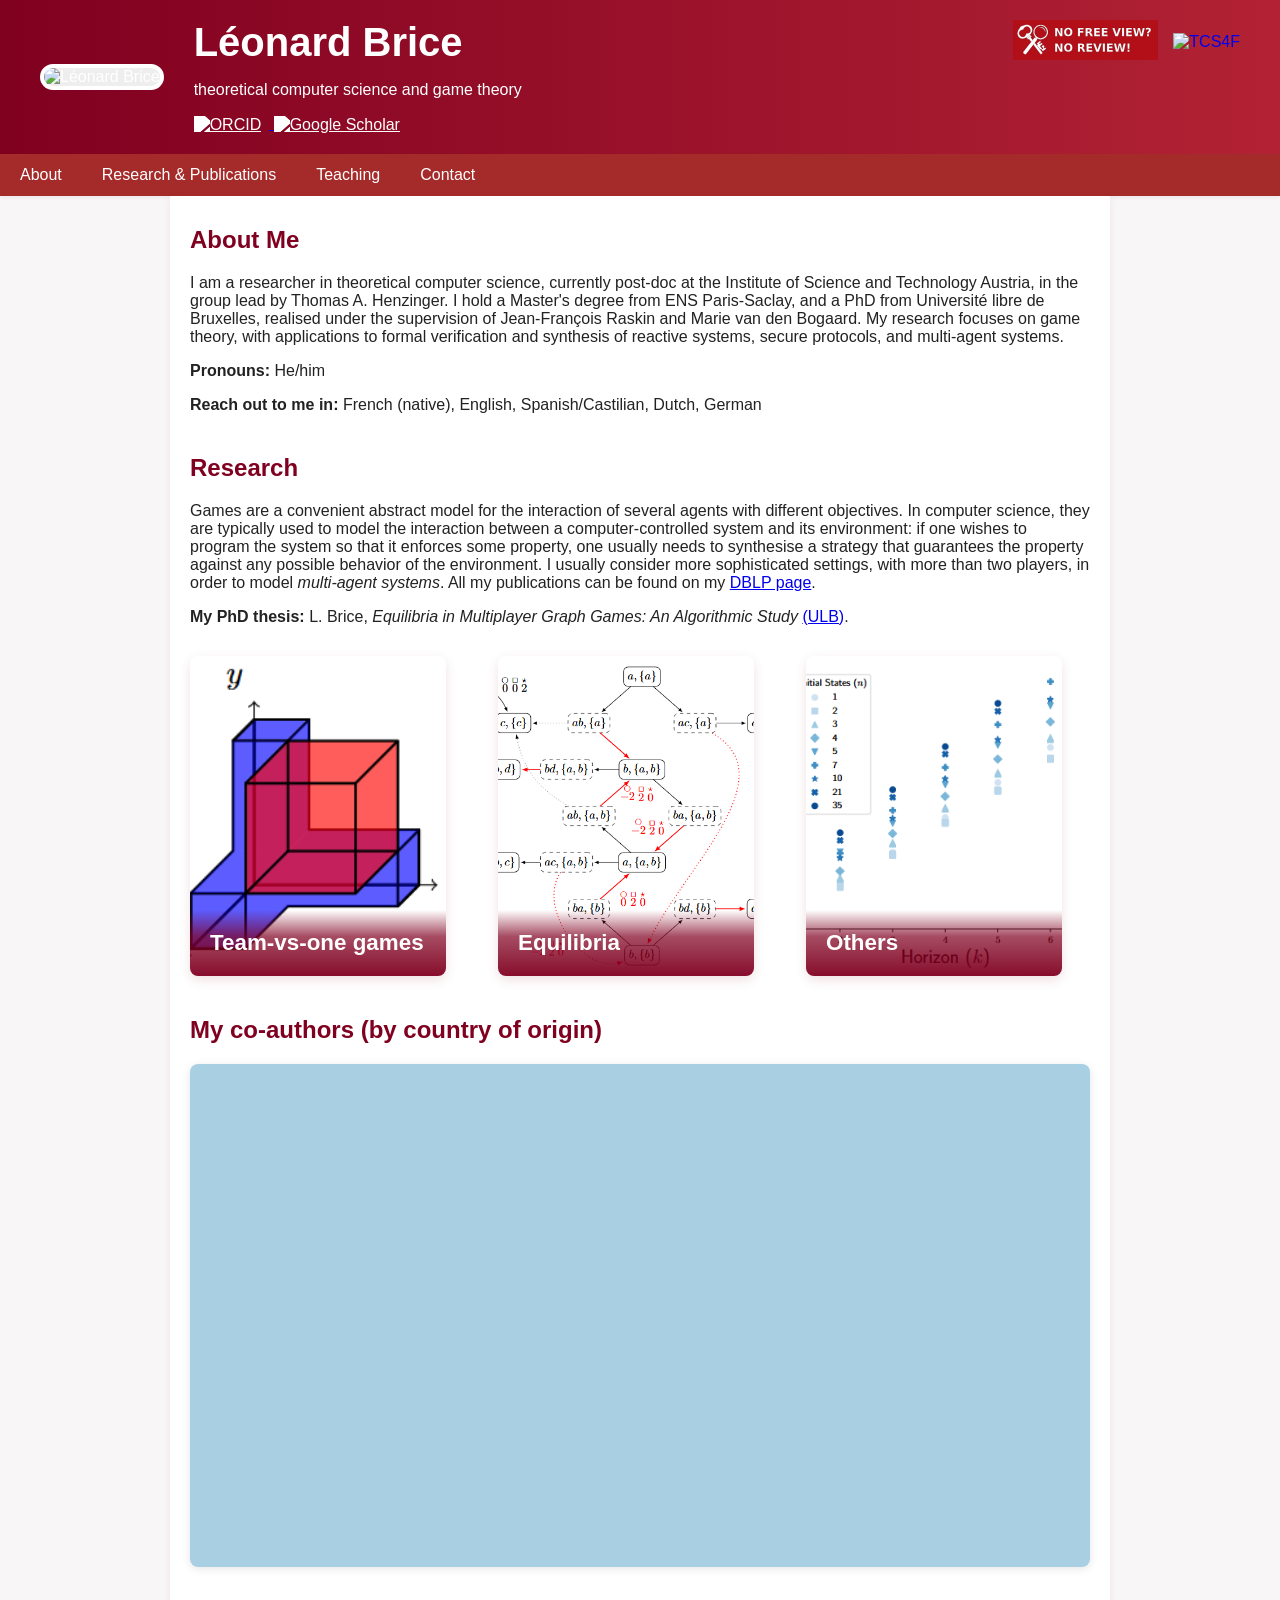
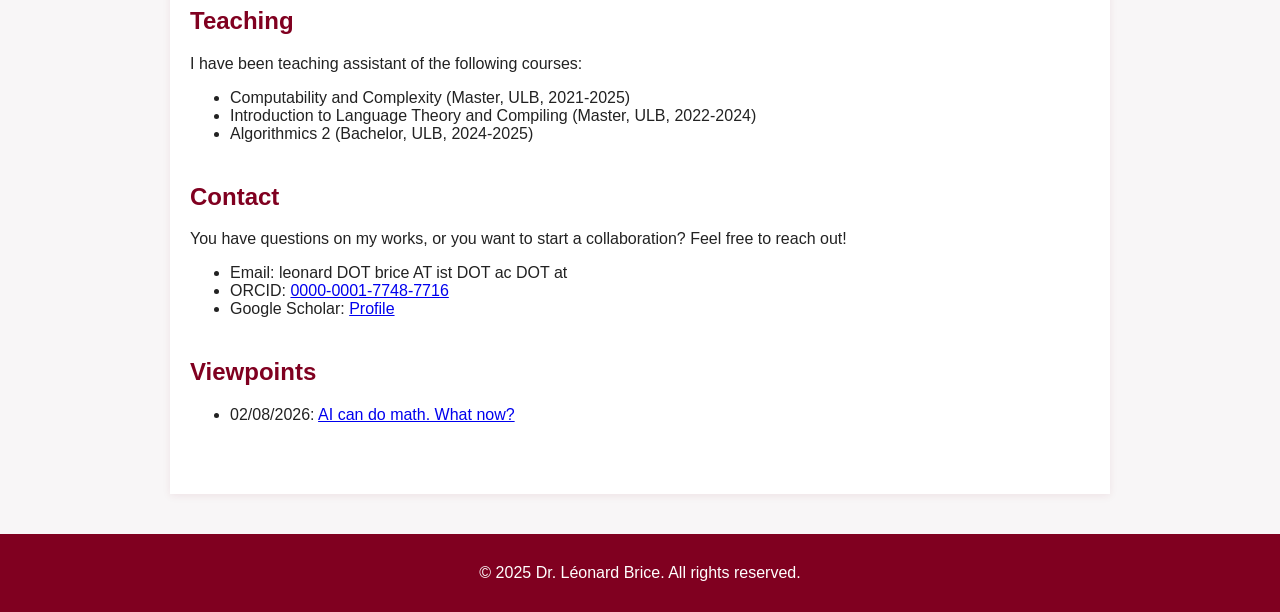
==== index.html @ 50bf6846 "Add viewpoints section to index.html" ====
<!DOCTYPE html>
<html lang="en">
<head>
  <meta charset="UTF-8">
  <meta name="viewport" content="width=device-width,initial-scale=1.0">
  <meta name="description" content="Professional website for Léonard Brice, researcher in computer science. Publications, projects, teaching, contact info.">
  <title>Léonard Brice — researcher in computer science</title>
  <link rel="stylesheet" href="style.css">
  <link rel="icon" href="favicon.ico">
  <style>
    .header-logos {
      position: absolute;
      top: 20px;
      right: 40px;
      display: flex;
      gap: 15px;
      align-items: center;
    }

    .header-logos a {
      display: inline-block;
      text-decoration: none;
      transition: opacity 0.3s ease;
    }

    .header-logos a:hover {
      opacity: 0.8;
    }

    .header-logos img {
      height: 40px;
      width: auto;
      object-fit: contain;
    }

    /* The co-author map lives in coauthors-map.html. Its aspect ratio is what
       keeps the Arctic and Antarctica out of the initial view: the map shows
       the world from -180 to 180 across the full width, so the height of the
       frame decides which latitudes fit. 1.789 gives 57S..78.5N, i.e. just
       below Cape Horn and just above the northernmost coast of Asia. A taller
       frame (smaller ratio) shows more of the poles, a shorter one less. */
    .map-frame {
      display: block;
      width: 100%;
      aspect-ratio: 1.789;
      border: 0;
      border-radius: 8px;
      box-shadow: 0 2px 8px rgba(0, 0, 0, 0.1);
      margin: 20px 0;
    }

    @supports not (aspect-ratio: 1 / 1) {
      .map-frame { height: 480px; }
    }

    @media (max-width: 600px) {
      .header-logos {
        position: static;
        margin-top: 15px;
        justify-content: center;
      }

      .header-logos img {
        height: 32px;
      }
    }
  </style>
</head>
<body>
  <header>
    <div class="header-logos">
      <a href="https://nofreeviewnoreview.org/" target="_blank" title="No Free View No Review">
        <img src="nfvnr-button.svg" alt="No Free View No Review">
      </a>
      <a href="https://tcs4f.org/" target="_blank" title="TCS4F">
        <img src="https://tcs4f.org/themes/tcs4f/img/logo_TCS4F_initiative_white.svg" alt="TCS4F">
      </a>
    </div>
    <div class="profile-photo">
      <img src="photo.jpeg" alt="Léonard Brice">
    </div>
    <div class="header-content">
      <h1>Léonard Brice</h1>
      <p>theoretical computer science and game theory</p>
      <div class="contact-icons">
        <a href="https://orcid.org/0000-0001-7748-7716" target="_blank" title="ORCID">
          <img src="svgviewer-output.svg" alt="ORCID" class="icon">
        </a>
        <a href="https://scholar.google.com/citations?user=lnrd.brice" target="_blank" title="Google Scholar">
          <img src="google-scholar.svg" alt="Google Scholar" class="icon">
        </a>
      </div>
    </div>
  </header>

  <nav>
    <ul>
      <li><a href="#about">About</a></li>
      <li><a href="#research">Research & Publications</a></li>
      <li><a href="#teaching">Teaching</a></li>
      <li><a href="#contact">Contact</a></li>
    </ul>
  </nav>

  <main>
    <section id="about">
      <h2>About Me</h2>
      <p>I am a researcher in theoretical computer science, currently post-doc at the Institute of Science and Technology Austria, in the group lead by Thomas A. Henzinger.
        I hold a Master's degree from ENS Paris-Saclay, and a PhD from Université libre de Bruxelles, realised under the supervision of Jean-François Raskin and Marie van den Bogaard.
        My research focuses on game theory, with applications to formal verification and synthesis of reactive systems, secure protocols, and multi-agent systems.
      </p>
      <p><b>Pronouns:</b> He/him</p>
      <p><b>Reach out to me in:</b> French (native), English, Spanish/Castilian, Dutch, German</p>
    </section>
    
    <section id="research">
      <h2>Research</h2>
      <p>
        Games are a convenient abstract model for the interaction of several agents with different objectives.
        In computer science, they are typically used to model the interaction between a computer-controlled system and its environment: if one wishes to program the system so that it enforces some property, one usually needs to synthesise a strategy that guarantees the property against any possible behavior of the environment.
        I usually consider more sophisticated settings, with more than two players, in order to model <em>multi-agent systems</em>.
        All my publications can be found on my <a href="https://dblp.org/pid/284/1078.html">DBLP page</a>.
      </p>

      <p><b>My PhD thesis:</b> L. Brice, <em>Equilibria in Multiplayer Graph Games: An Algorithmic Study</em> <a href="https://difusion.ulb.ac.be/vufind/Record/ULB-DIPOT:oai:dipot.ulb.ac.be:2013/39181">(ULB)</a>.</p>

      <div class="research-topics">
        <div class="research-item">
          <a href="team-versus-one-games.html">
            <img src="team-versus-one-games.png" alt="Team-versus-one games">
            <h3>Team-vs-one games</h3>
          </a>
        </div>

        <div class="research-item">
          <a href="equilibria.html">
            <img src="equilibria.png" alt="Equilibria">
            <h3>Equilibria</h3>
          </a>
        </div>

        <div class="research-item">
          <a href="other-research.html">
            <img src="other-research.png" alt="Other Research">
            <h3>Others</h3>
          </a>
        </div>
      </div>
    </section>

    <section id="coauthors">
      <h2>My co-authors (by country of origin)</h2>
      <iframe class="map-frame" src="coauthors-map.html" loading="lazy"
              title="Map of my co-authors, by country of origin"></iframe>
    </section>
    
    <section id="teaching">
      <h2>Teaching</h2>
      <p>I have been teaching assistant of the following courses:
        <ul>
          <li>Computability and Complexity (Master, ULB, 2021-2025)</li>
          <li>Introduction to Language Theory and Compiling (Master, ULB, 2022-2024)</li>
          <li>Algorithmics 2 (Bachelor, ULB, 2024-2025)</li>
        </ul>
      </p>
    </section>
    
    <section id="contact">
      <h2>Contact</h2>
      <p>You have questions on my works, or you want to start a collaboration? Feel free to reach out!</p>
      <ul>
        <li>Email: leonard DOT brice AT ist DOT ac DOT at</li>
        <li>ORCID: <a href="https://orcid.org/0000-0001-7748-7716" target="_blank">0000-0001-7748-7716</a></li>
        <li>Google Scholar: <a href="https://scholar.google.com/citations?user=lnrd.brice" target="_blank">Profile</a></li>
      </ul>
    </section>

    <section id="viewpoints">
      <h2>Viewpoints</h2>
      <ul>
        <li>02/08/2026: <a href="article-0826AIcandomath.html">AI can do math. What now?</a></li>
      </ul>
    </section>

  
  </main>
  
  <footer>
    <p>&copy; 2025 Dr. Léonard Brice. All rights reserved.</p>
  </footer>
</body>
</html>
---- style.css ----
body {
  font-family: 'Segoe UI', Arial, sans-serif;
  margin: 0;
  padding: 0;
  background: #f8f6f7;
  color: #222;
}
header {
  display: flex;
  align-items: center;
  background: linear-gradient(90deg, #800020 0%, #b22234 100%);
  color: #fff;
  padding: 20px 40px;
}
.profile-photo img {
  width: 120px;
  height: 120px;
  border-radius: 60px;
  border: 4px solid #fff;
  object-fit: cover;
  margin-right: 30px;
  background: #eee;
}
.header-content h1 {
  margin: 0;
  font-size: 2.5em;
}
.header-content h2 {
  margin: 8px 0 0 0;
  font-size: 1.2em;
  font-weight: 400;
}
.contact-icons {
  margin-top: 10px;
}
.contact-icons .icon {
  width: 32px;
  height: 32px;
  margin-right: 8px;
  vertical-align: middle;
  filter: brightness(0) invert(1);
}
nav {
  background: #a52a2a;
  box-shadow: 0 2px 4px rgba(80,0,0,0.06);
}
nav ul {
  list-style: none;
  display: flex;
  padding: 0;
  margin: 0;
}
nav ul li {
  margin: 0;
}
nav ul li a {
  display: block;
  padding: 12px 20px;
  color: #fff;
  text-decoration: none;
  font-weight: 500;
}
nav ul li a:hover,
nav ul li a.active {
  background: #800020;
  color: #ffd700;
}
main {
  padding: 30px 20px;
  max-width: 900px;
  margin: auto;
  background: #fff;
  box-shadow: 0 2px 8px rgba(128,0,32,0.08);
}
section {
  margin-bottom: 40px;
}
h2 {
  color: #800020;
  margin-top: 0;
}
.cv-link {
  display: inline-block;
  padding: 10px 15px;
  background: #b22234;
  color: #fff;
  text-decoration: none;
  border-radius: 5px;
  margin-top: 10px;
}
.cv-link:hover {
  background: #800020;
}

/* Research Topics Cards */
.research-topics {
  display: grid;
  grid-template-columns: repeat(auto-fit, minmax(280px, 1fr));
  gap: 24px;
  margin: 30px 0;
}

.research-item {
  position: relative;
  overflow: hidden;
  border-radius: 8px;
  box-shadow: 0 4px 12px rgba(128, 0, 32, 0.12);
  transition: box-shadow 0.3s ease, transform 0.3s ease;
  height: 320px;
  aspect-ratio: 4/5;
}

.research-item:hover {
  box-shadow: 0 8px 24px rgba(128, 0, 32, 0.2);
  transform: translateY(-4px);
}

.research-item a {
  position: relative;
  display: block;
  width: 100%;
  height: 100%;
  text-decoration: none;
  overflow: hidden;
}

.research-item img {
  position: absolute;
  top: 0;
  left: 0;
  width: 100%;
  height: 100%;
  object-fit: cover;
  transition: transform 0.4s cubic-bezier(0.4, 0, 0.2, 1);
}

.research-item:hover img {
  transform: scale(1.08);
}

.research-item h3 {
  position: absolute;
  bottom: 0;
  left: 0;
  right: 0;
  margin: 0;
  padding: 20px;
  color: #fff;
  font-size: 1.4em;
  font-weight: 600;
  background: linear-gradient(to top, rgba(128, 0, 32, 0.95), rgba(128, 0, 32, 0.7) 60%, transparent);
  transition: background 0.3s ease, padding-bottom 0.3s ease;
}

.research-item:hover h3 {
  background: linear-gradient(to top, rgba(128, 0, 32, 1), rgba(128, 0, 32, 0.85) 60%, transparent);
  padding-bottom: 24px;
}

footer {
  text-align: center;
  background: #800020;
  color: #fff;
  padding: 14px 0;
  margin-top: 40px;
}

@media (max-width: 600px) {
  header {
    flex-direction: column;
    text-align: center;
    padding: 18px 8px;
  }
  .profile-photo img {
    margin: 0 0 14px 0;
  }
  main {
    padding: 14px 4px;
  }
  .research-topics {
    grid-template-columns: 1fr;
    gap: 16px;
  }
  .research-item {
    height: 280px;
  }
  .research-item h3 {
    font-size: 1.2em;
  }
}
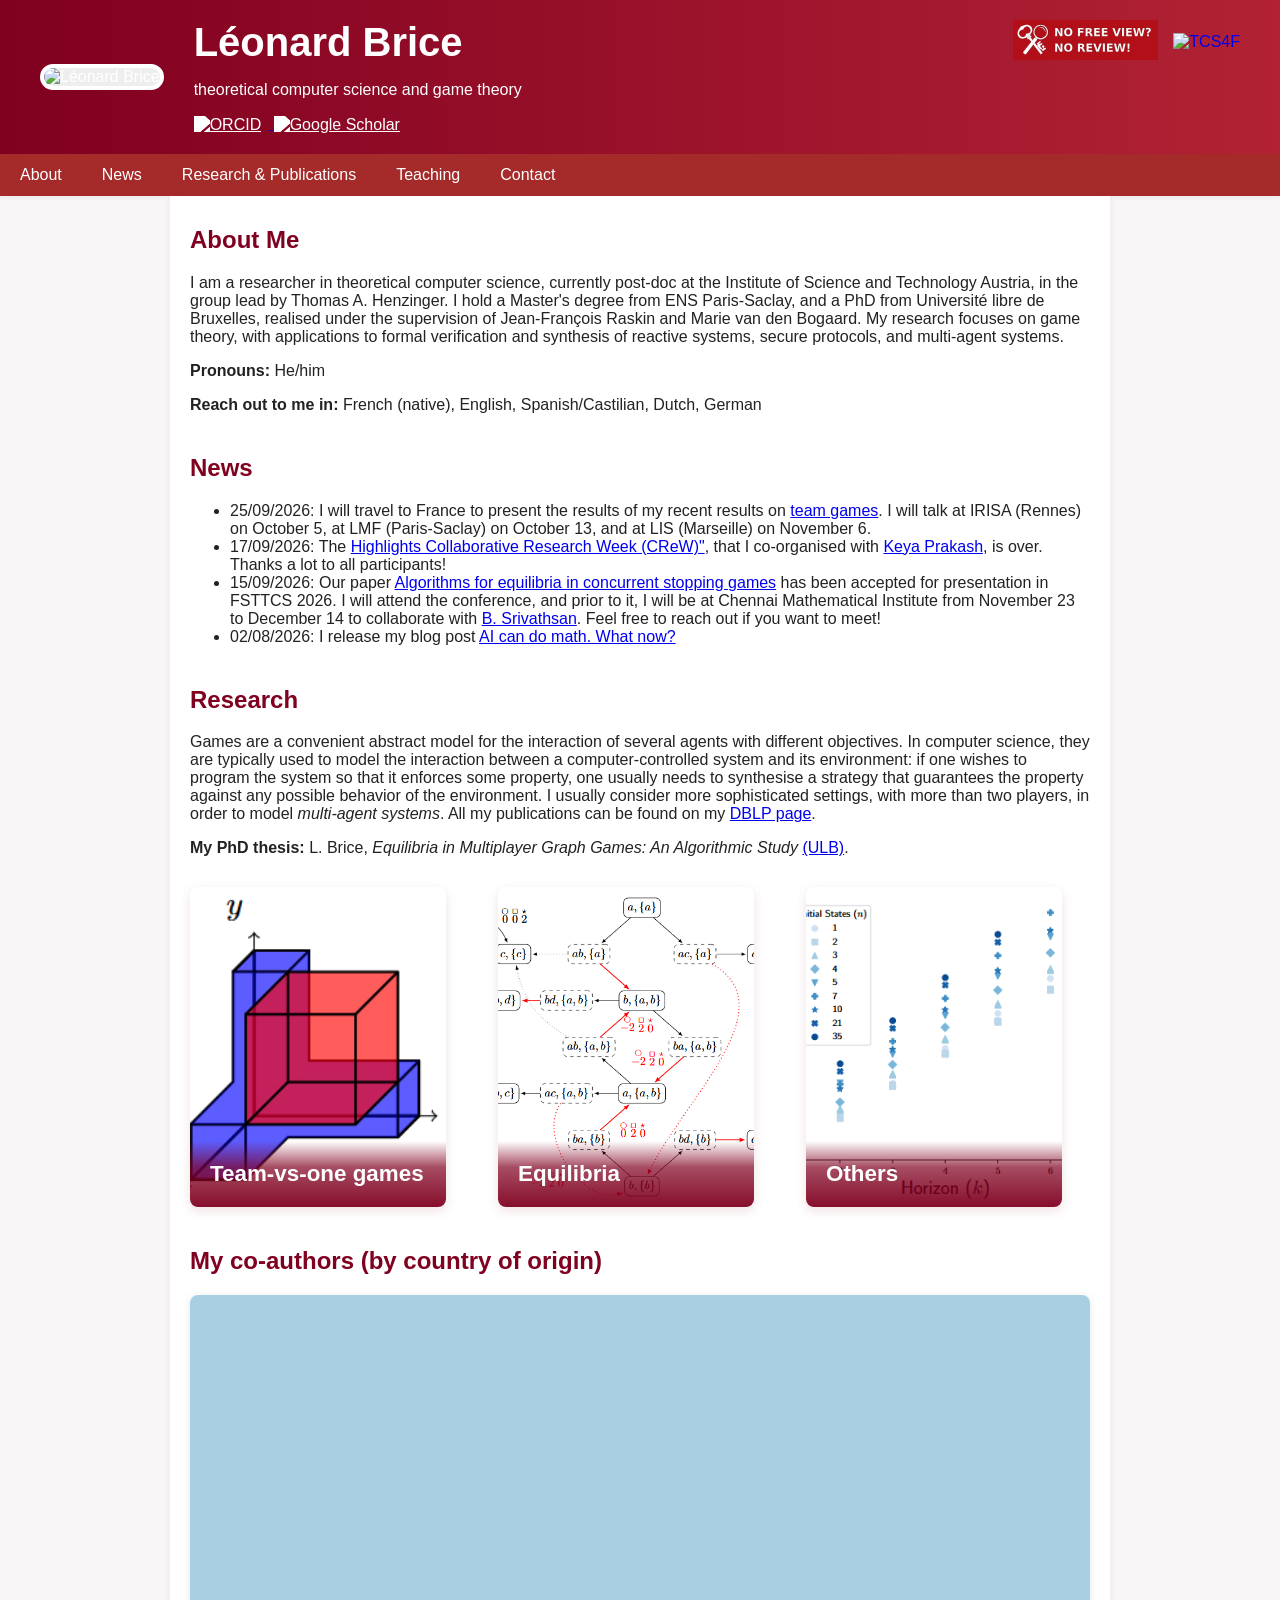
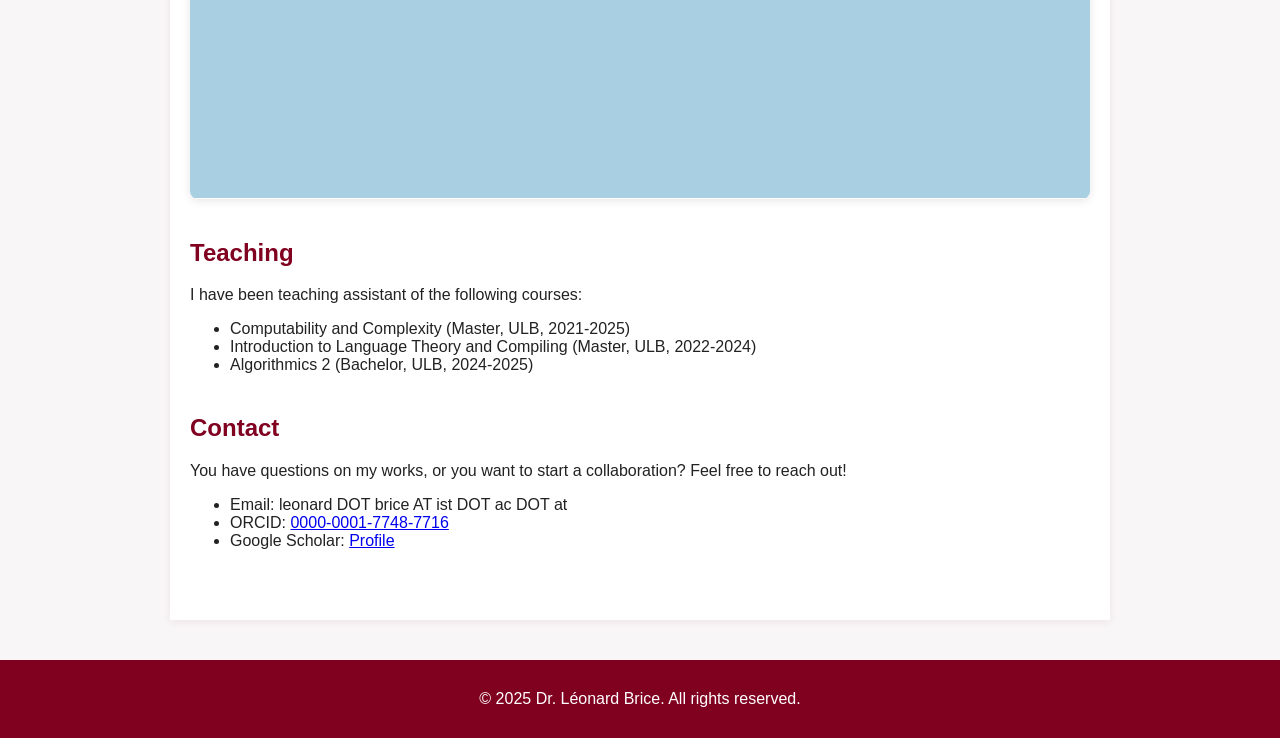
==== commit 28187e25: "Add news section and remove viewpoints section" ====
--- a/index.html
+++ b/index.html
@@ -96,6 +96,7 @@
   <nav>
     <ul>
       <li><a href="#about">About</a></li>
+      <li><a href="#news">News</a></li>
       <li><a href="#research">Research & Publications</a></li>
       <li><a href="#teaching">Teaching</a></li>
       <li><a href="#contact">Contact</a></li>
@@ -111,6 +112,22 @@
       </p>
       <p><b>Pronouns:</b> He/him</p>
       <p><b>Reach out to me in:</b> French (native), English, Spanish/Castilian, Dutch, German</p>
+    </section>
+
+    <section id="news">
+      <h2>News</h2>
+      <ul>
+        <li>25/09/2026: I will travel to France to present the results of my recent results on <a href="team-versus-one-games.html">team games</a>.
+        I will talk at IRISA (Rennes) on October 5, at LMF (Paris-Saclay) on October 13, and at LIS (Marseille) on November 6.
+          
+        <li>17/09/2026: The <a href="https://highlights-conference.org/2026/crew/">Highlights Collaborative Research Week (CReW)"</a>, that I co-organised with <a href="https://keya-prakash.github.io/">Keya Prakash</a>, is over. Thanks a lot to all participants!</li>
+        
+        <li>15/09/2026: Our paper <a href="https://arxiv.org/abs/2607.24219">Algorithms for equilibria in concurrent stopping games</a> has been accepted for presentation in FSTTCS 2026.
+          I will attend the conference, and prior to it, I will be at Chennai Mathematical Institute from November 23 to December 14 to collaborate with <a href="https://www.cmi.ac.in/~sri/">B. Srivathsan</a>.
+          Feel free to reach out if you want to meet!
+          
+        <li>02/08/2026: I release my blog post <a href="article-0826AIcandomath.html">AI can do math. What now?</a></li>
+      </ul>
     </section>
     
     <section id="research">
@@ -175,13 +192,6 @@
       </ul>
     </section>
 
-    <section id="viewpoints">
-      <h2>Viewpoints</h2>
-      <ul>
-        <li>02/08/2026: <a href="article-0826AIcandomath.html">AI can do math. What now?</a></li>
-      </ul>
-    </section>
-
   
   </main>
   
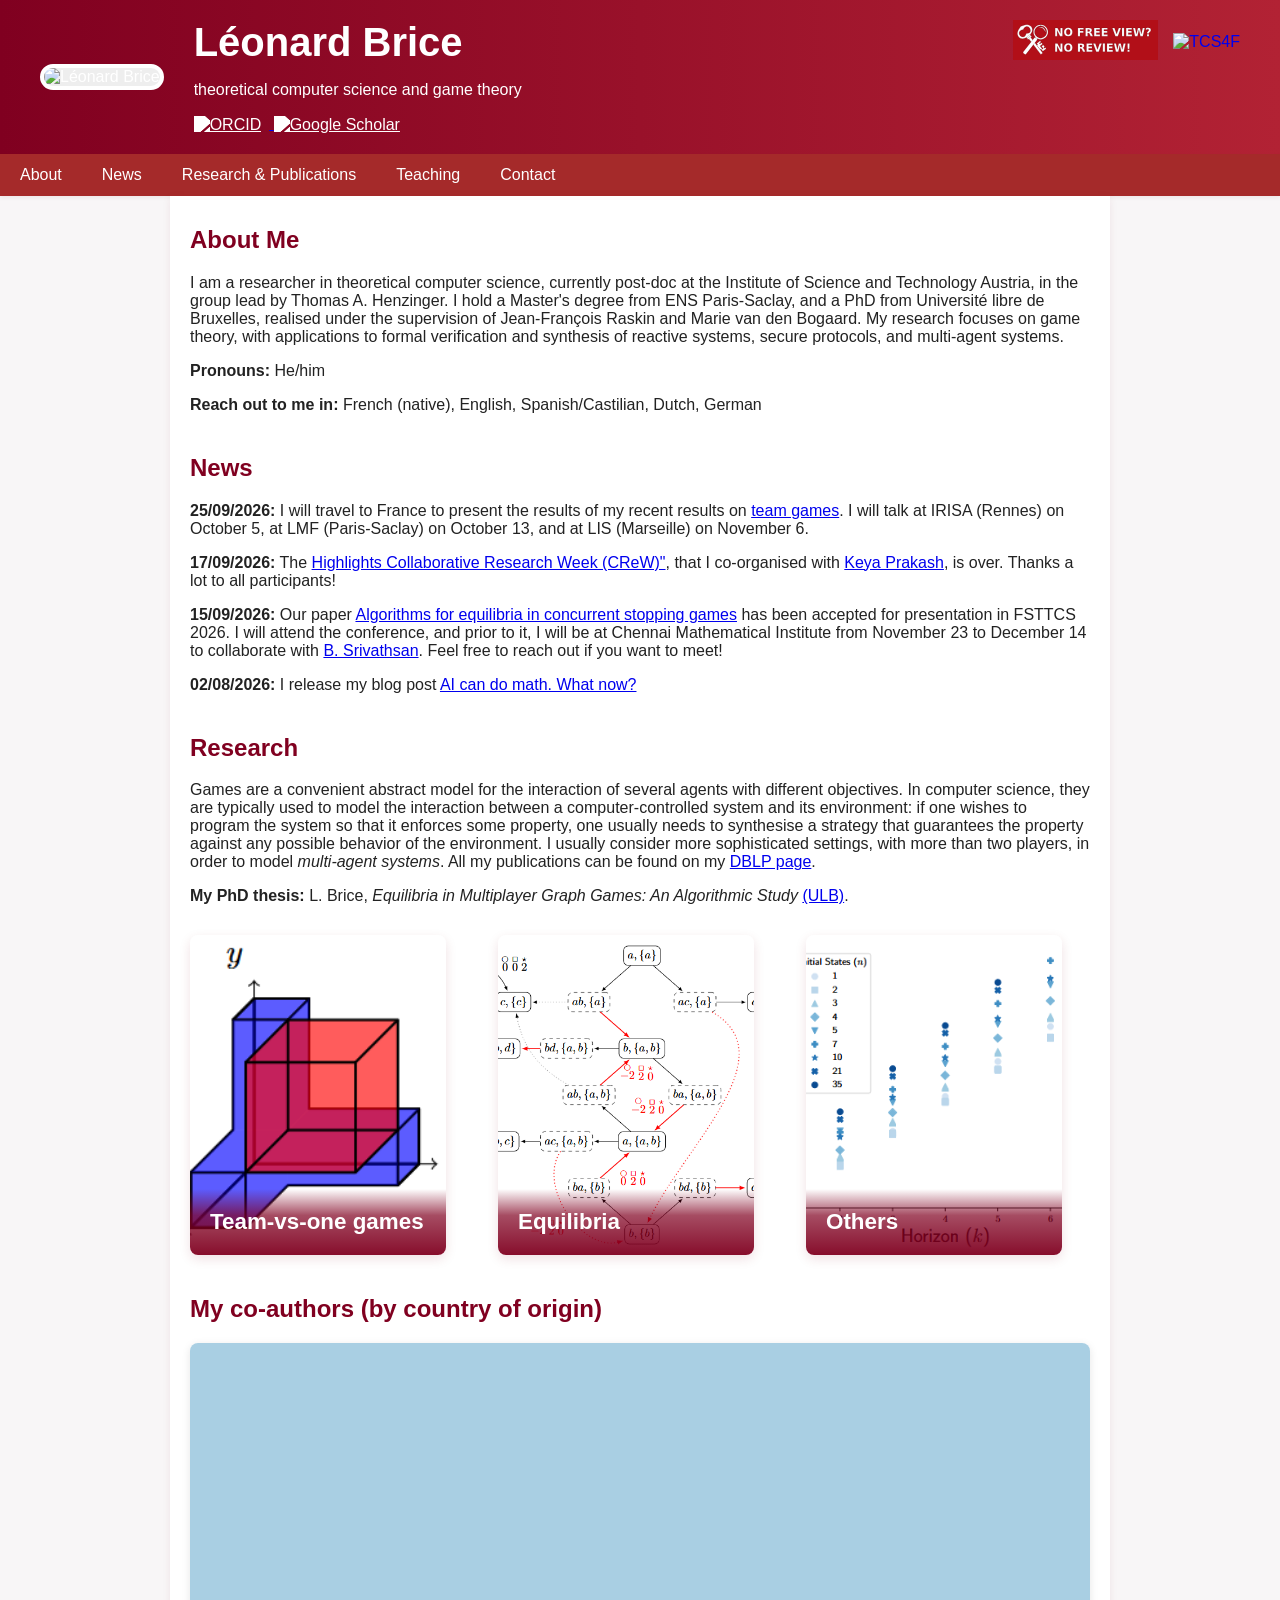
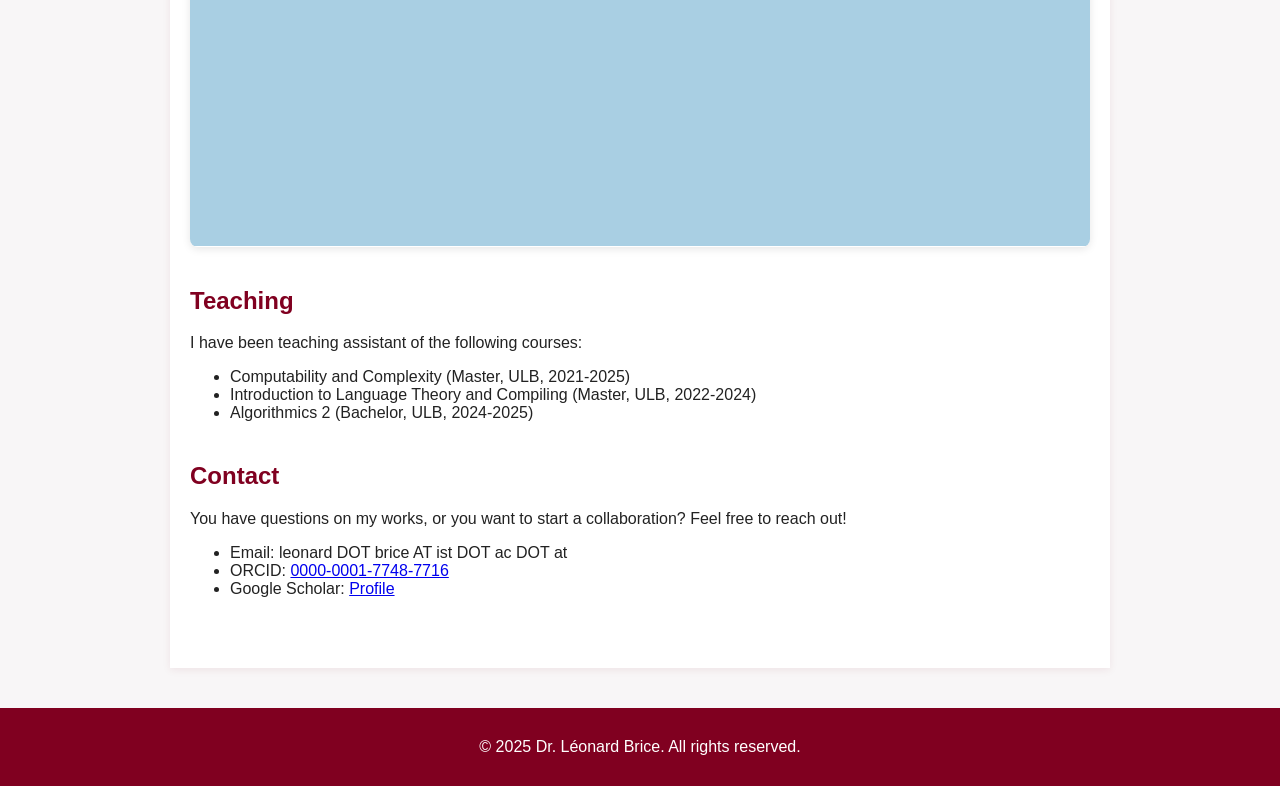
==== commit 3de17f2d: "Update index.html" ====
--- a/index.html
+++ b/index.html
@@ -116,18 +116,18 @@
 
     <section id="news">
       <h2>News</h2>
-      <ul>
-        <li>25/09/2026: I will travel to France to present the results of my recent results on <a href="team-versus-one-games.html">team games</a>.
-        I will talk at IRISA (Rennes) on October 5, at LMF (Paris-Saclay) on October 13, and at LIS (Marseille) on November 6.
+      
+        <p><b>25/09/2026:</b> I will travel to France to present the results of my recent results on <a href="team-versus-one-games.html">team games</a>.
+        I will talk at IRISA (Rennes) on October 5, at LMF (Paris-Saclay) on October 13, and at LIS (Marseille) on November 6.</p>
           
-        <li>17/09/2026: The <a href="https://highlights-conference.org/2026/crew/">Highlights Collaborative Research Week (CReW)"</a>, that I co-organised with <a href="https://keya-prakash.github.io/">Keya Prakash</a>, is over. Thanks a lot to all participants!</li>
+        <p><b>17/09/2026:</b> The <a href="https://highlights-conference.org/2026/crew/">Highlights Collaborative Research Week (CReW)"</a>, that I co-organised with <a href="https://keya-prakash.github.io/">Keya Prakash</a>, is over. Thanks a lot to all participants!</p>
         
-        <li>15/09/2026: Our paper <a href="https://arxiv.org/abs/2607.24219">Algorithms for equilibria in concurrent stopping games</a> has been accepted for presentation in FSTTCS 2026.
+        <p><b>15/09/2026:</b> Our paper <a href="https://arxiv.org/abs/2607.24219">Algorithms for equilibria in concurrent stopping games</a> has been accepted for presentation in FSTTCS 2026.
           I will attend the conference, and prior to it, I will be at Chennai Mathematical Institute from November 23 to December 14 to collaborate with <a href="https://www.cmi.ac.in/~sri/">B. Srivathsan</a>.
-          Feel free to reach out if you want to meet!
+          Feel free to reach out if you want to meet!</p>
           
-        <li>02/08/2026: I release my blog post <a href="article-0826AIcandomath.html">AI can do math. What now?</a></li>
-      </ul>
+        <p><b>02/08/2026:</b> I release my blog post <a href="article-0826AIcandomath.html">AI can do math. What now?</a></p>
+    
     </section>
     
     <section id="research">
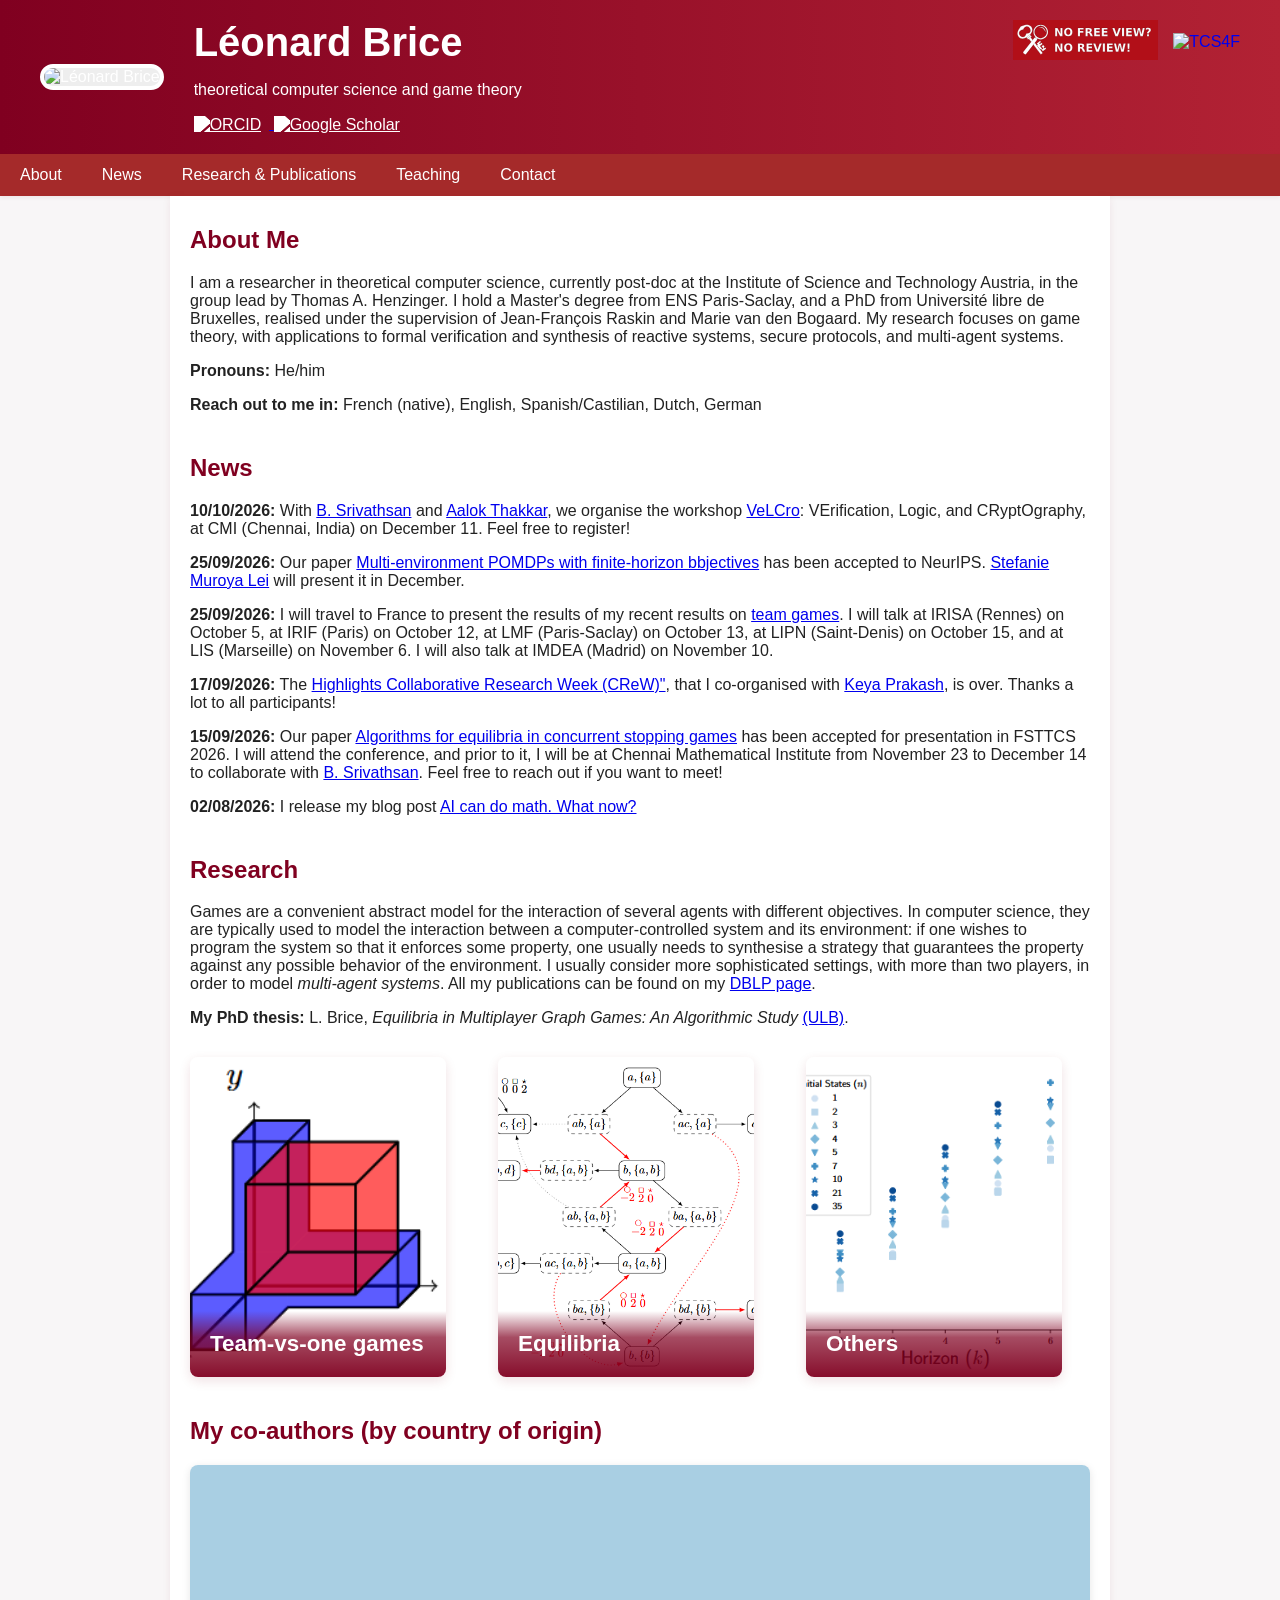
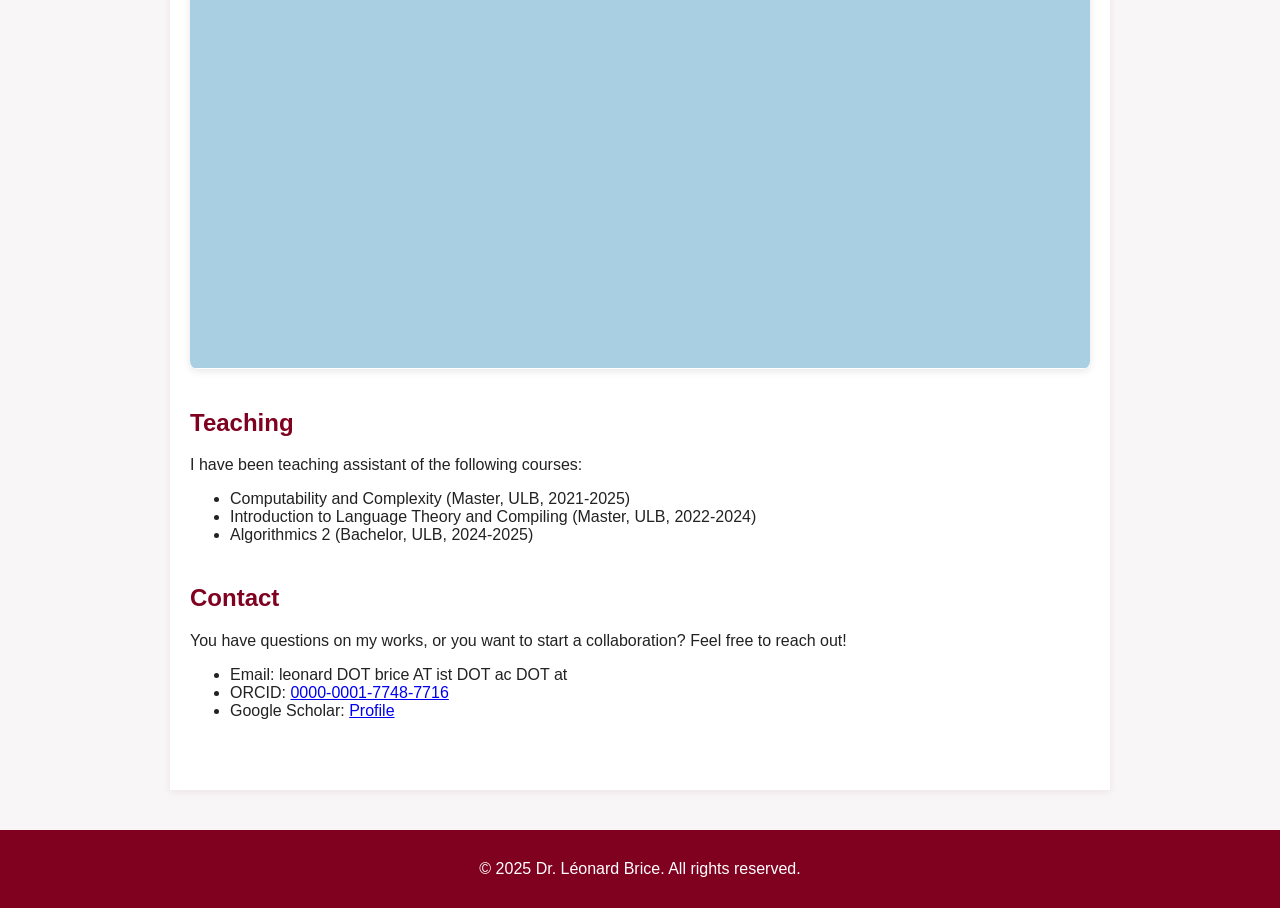
==== commit 85a70df7: "Revise news section with new workshop and paper updates Updated news section with recent events and " ====
--- a/index.html
+++ b/index.html
@@ -116,9 +116,13 @@
 
     <section id="news">
       <h2>News</h2>
+        <p><b>10/10/2026:</b> With <a href="https://www.cmi.ac.in/~sri/">B. Srivathsan</a> and <a href="https://aalok-thakkar.github.io/">Aalok Thakkar</a>, we organise the workshop <a href="https://aalok-thakkar.github.io/velcro/index.html">VeLCro</a>: VErification, Logic, and CRyptOgraphy, at CMI (Chennai, India) on December 11. Feel free to register!</p>
+      
+        <p><b>25/09/2026:</b> Our paper <a href="https://arxiv.org/abs/2605.07537">Multi-environment POMDPs with finite-horizon bbjectives</a> has been accepted to NeurIPS. <a href="https://research-explorer.ista.ac.at/person/a376de31-8972-11ed-ae7b-d0251c13c8ff">Stefanie Muroya Lei</a> will present it in December.</p>
       
         <p><b>25/09/2026:</b> I will travel to France to present the results of my recent results on <a href="team-versus-one-games.html">team games</a>.
-        I will talk at IRISA (Rennes) on October 5, at LMF (Paris-Saclay) on October 13, and at LIS (Marseille) on November 6.</p>
+        I will talk at IRISA (Rennes) on October 5, at IRIF (Paris) on October 12, at LMF (Paris-Saclay) on October 13, at LIPN (Saint-Denis) on October 15, and at LIS (Marseille) on November 6.
+        I will also talk at IMDEA (Madrid) on November 10.</p>
           
         <p><b>17/09/2026:</b> The <a href="https://highlights-conference.org/2026/crew/">Highlights Collaborative Research Week (CReW)"</a>, that I co-organised with <a href="https://keya-prakash.github.io/">Keya Prakash</a>, is over. Thanks a lot to all participants!</p>
         
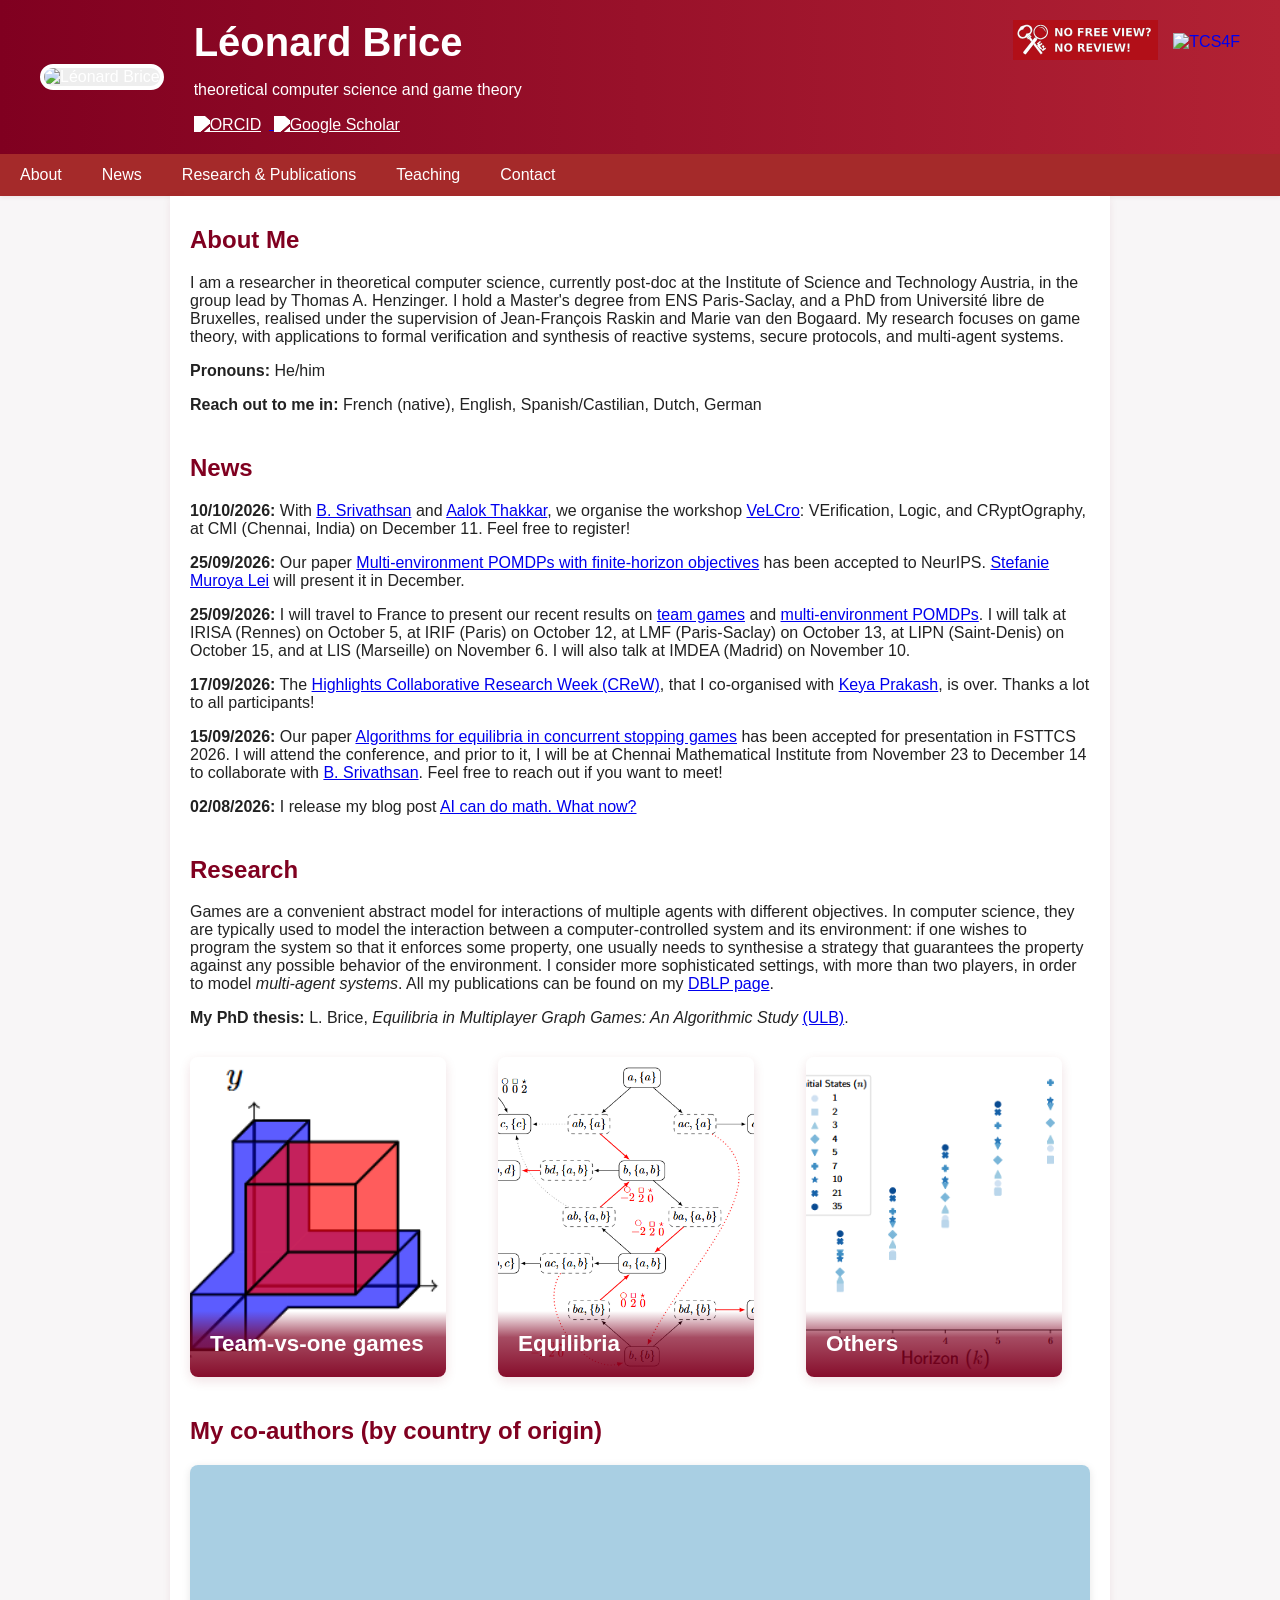
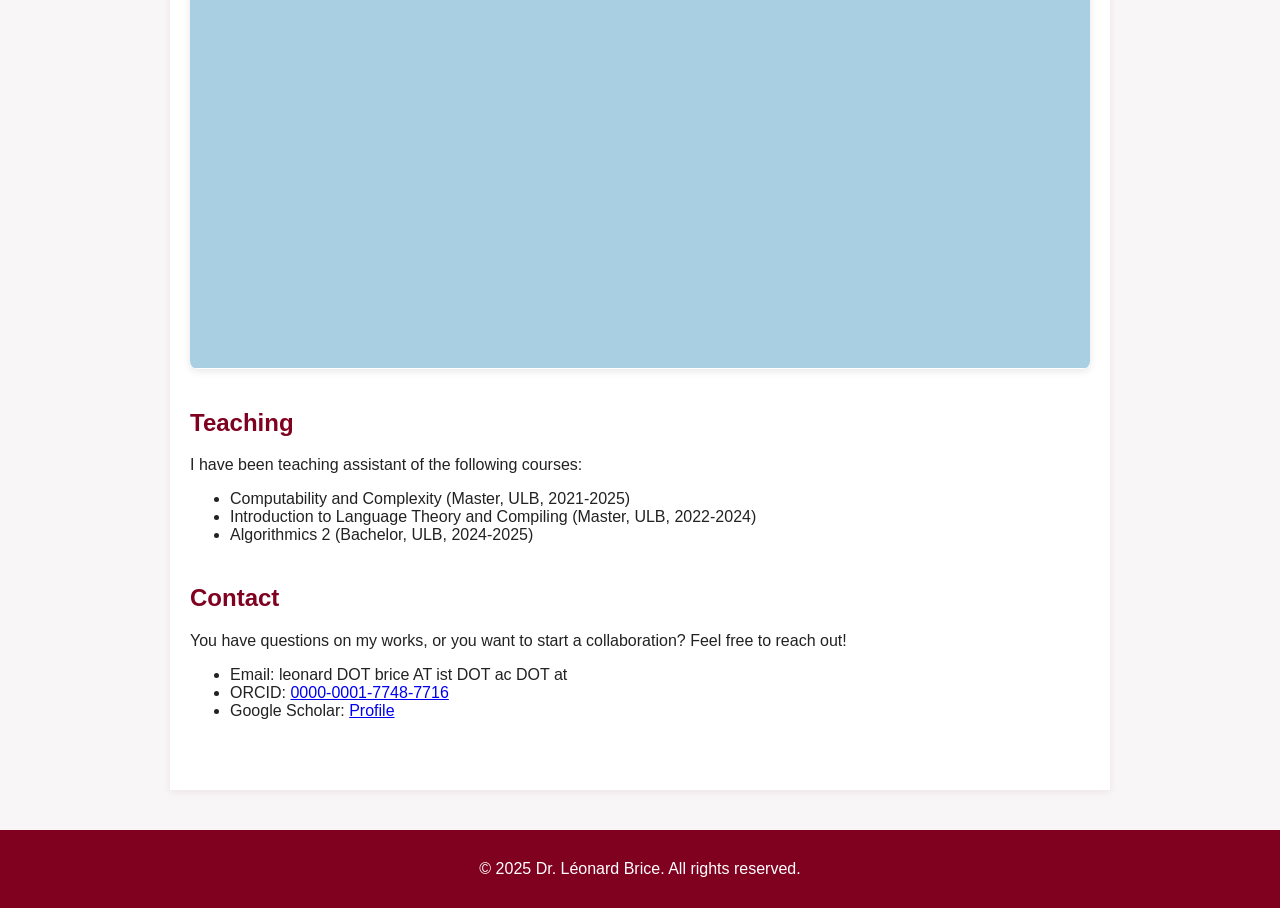
==== commit b9288da1: "Update news section and improve text clarity" ====
--- a/index.html
+++ b/index.html
@@ -77,7 +77,7 @@
       </a>
     </div>
     <div class="profile-photo">
-      <img src="photo.jpeg" alt="Léonard Brice">
+      <img src="Face.jpeg" alt="Léonard Brice">
     </div>
     <div class="header-content">
       <h1>Léonard Brice</h1>
@@ -118,13 +118,13 @@
       <h2>News</h2>
         <p><b>10/10/2026:</b> With <a href="https://www.cmi.ac.in/~sri/">B. Srivathsan</a> and <a href="https://aalok-thakkar.github.io/">Aalok Thakkar</a>, we organise the workshop <a href="https://aalok-thakkar.github.io/velcro/index.html">VeLCro</a>: VErification, Logic, and CRyptOgraphy, at CMI (Chennai, India) on December 11. Feel free to register!</p>
       
-        <p><b>25/09/2026:</b> Our paper <a href="https://arxiv.org/abs/2605.07537">Multi-environment POMDPs with finite-horizon bbjectives</a> has been accepted to NeurIPS. <a href="https://research-explorer.ista.ac.at/person/a376de31-8972-11ed-ae7b-d0251c13c8ff">Stefanie Muroya Lei</a> will present it in December.</p>
+        <p><b>25/09/2026:</b> Our paper <a href="https://arxiv.org/abs/2605.07537">Multi-environment POMDPs with finite-horizon objectives</a> has been accepted to NeurIPS. <a href="https://research-explorer.ista.ac.at/person/a376de31-8972-11ed-ae7b-d0251c13c8ff">Stefanie Muroya Lei</a> will present it in December.</p>
       
-        <p><b>25/09/2026:</b> I will travel to France to present the results of my recent results on <a href="team-versus-one-games.html">team games</a>.
+        <p><b>25/09/2026:</b> I will travel to France to present our recent results on <a href="team-versus-one-games.html">team games</a> and <a href="https://arxiv.org/abs/2605.07537">multi-environment POMDPs</a>.
         I will talk at IRISA (Rennes) on October 5, at IRIF (Paris) on October 12, at LMF (Paris-Saclay) on October 13, at LIPN (Saint-Denis) on October 15, and at LIS (Marseille) on November 6.
         I will also talk at IMDEA (Madrid) on November 10.</p>
           
-        <p><b>17/09/2026:</b> The <a href="https://highlights-conference.org/2026/crew/">Highlights Collaborative Research Week (CReW)"</a>, that I co-organised with <a href="https://keya-prakash.github.io/">Keya Prakash</a>, is over. Thanks a lot to all participants!</p>
+        <p><b>17/09/2026:</b> The <a href="https://highlights-conference.org/2026/crew/">Highlights Collaborative Research Week (CReW)</a>, that I co-organised with <a href="https://keya-prakash.github.io/">Keya Prakash</a>, is over. Thanks a lot to all participants!</p>
         
         <p><b>15/09/2026:</b> Our paper <a href="https://arxiv.org/abs/2607.24219">Algorithms for equilibria in concurrent stopping games</a> has been accepted for presentation in FSTTCS 2026.
           I will attend the conference, and prior to it, I will be at Chennai Mathematical Institute from November 23 to December 14 to collaborate with <a href="https://www.cmi.ac.in/~sri/">B. Srivathsan</a>.
@@ -137,9 +137,9 @@
     <section id="research">
       <h2>Research</h2>
       <p>
-        Games are a convenient abstract model for the interaction of several agents with different objectives.
+        Games are a convenient abstract model for interactions of multiple agents with different objectives.
         In computer science, they are typically used to model the interaction between a computer-controlled system and its environment: if one wishes to program the system so that it enforces some property, one usually needs to synthesise a strategy that guarantees the property against any possible behavior of the environment.
-        I usually consider more sophisticated settings, with more than two players, in order to model <em>multi-agent systems</em>.
+        I consider more sophisticated settings, with more than two players, in order to model <em>multi-agent systems</em>.
         All my publications can be found on my <a href="https://dblp.org/pid/284/1078.html">DBLP page</a>.
       </p>
 
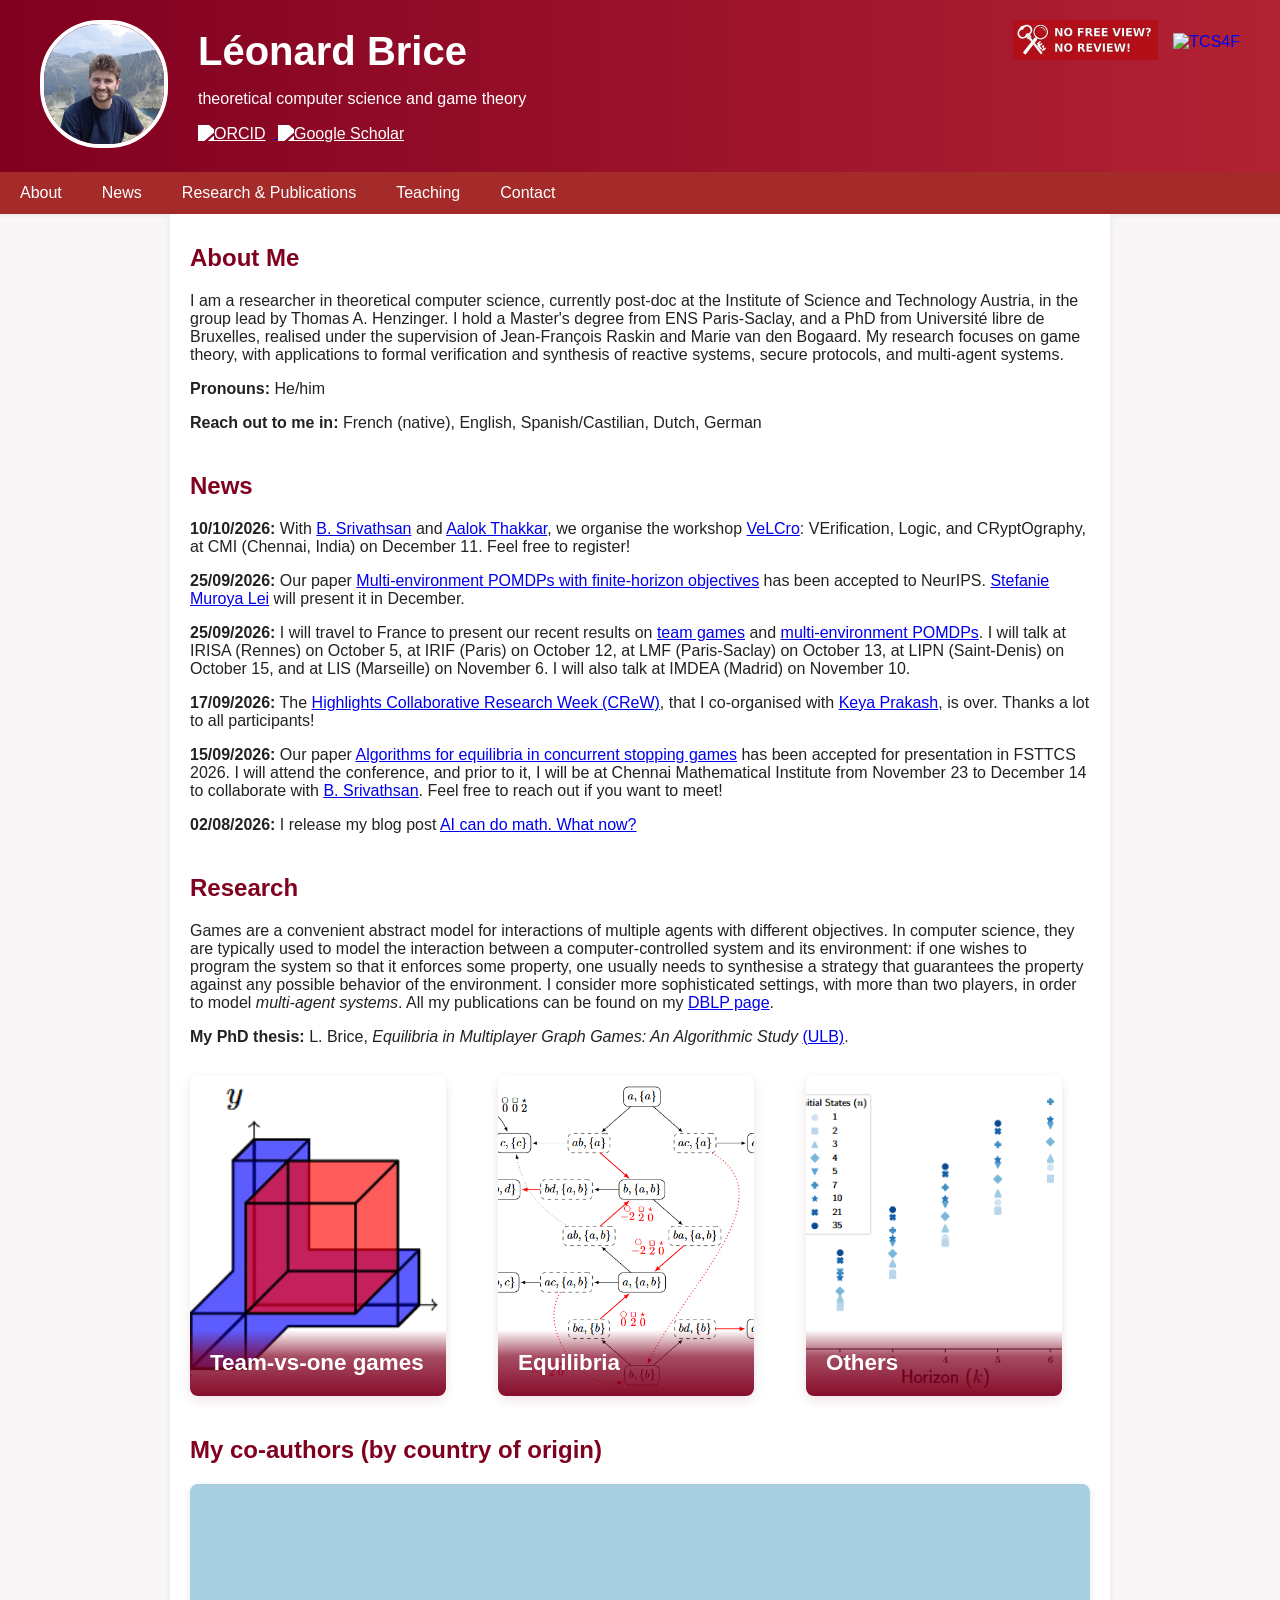
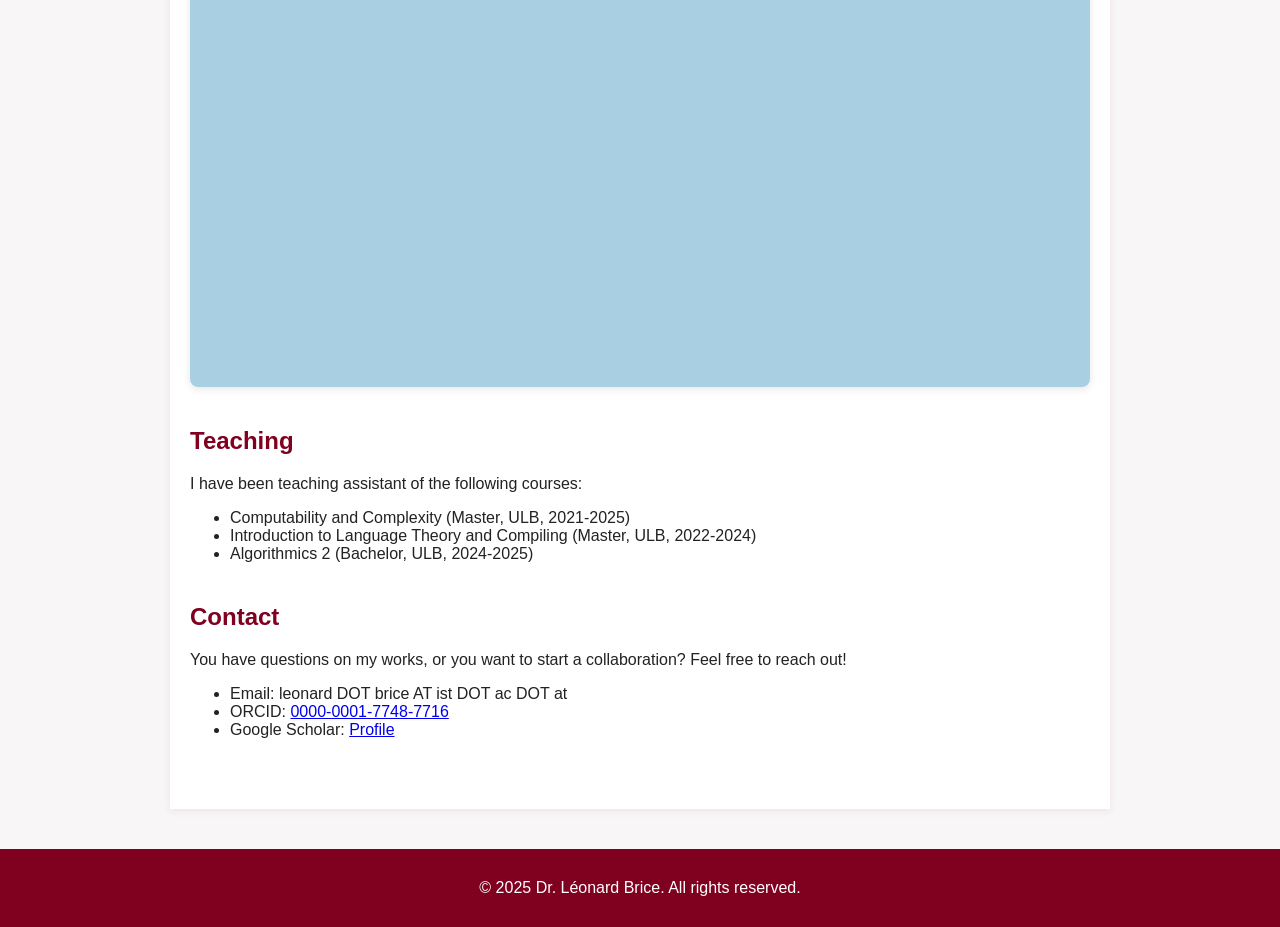
==== commit bcf574f9: "Fix image file extension from .jpeg to .jpg" ====
--- a/index.html
+++ b/index.html
@@ -77,7 +77,7 @@
       </a>
     </div>
     <div class="profile-photo">
-      <img src="Face.jpeg" alt="Léonard Brice">
+      <img src="Face.jpg" alt="Léonard Brice">
     </div>
     <div class="header-content">
       <h1>Léonard Brice</h1>
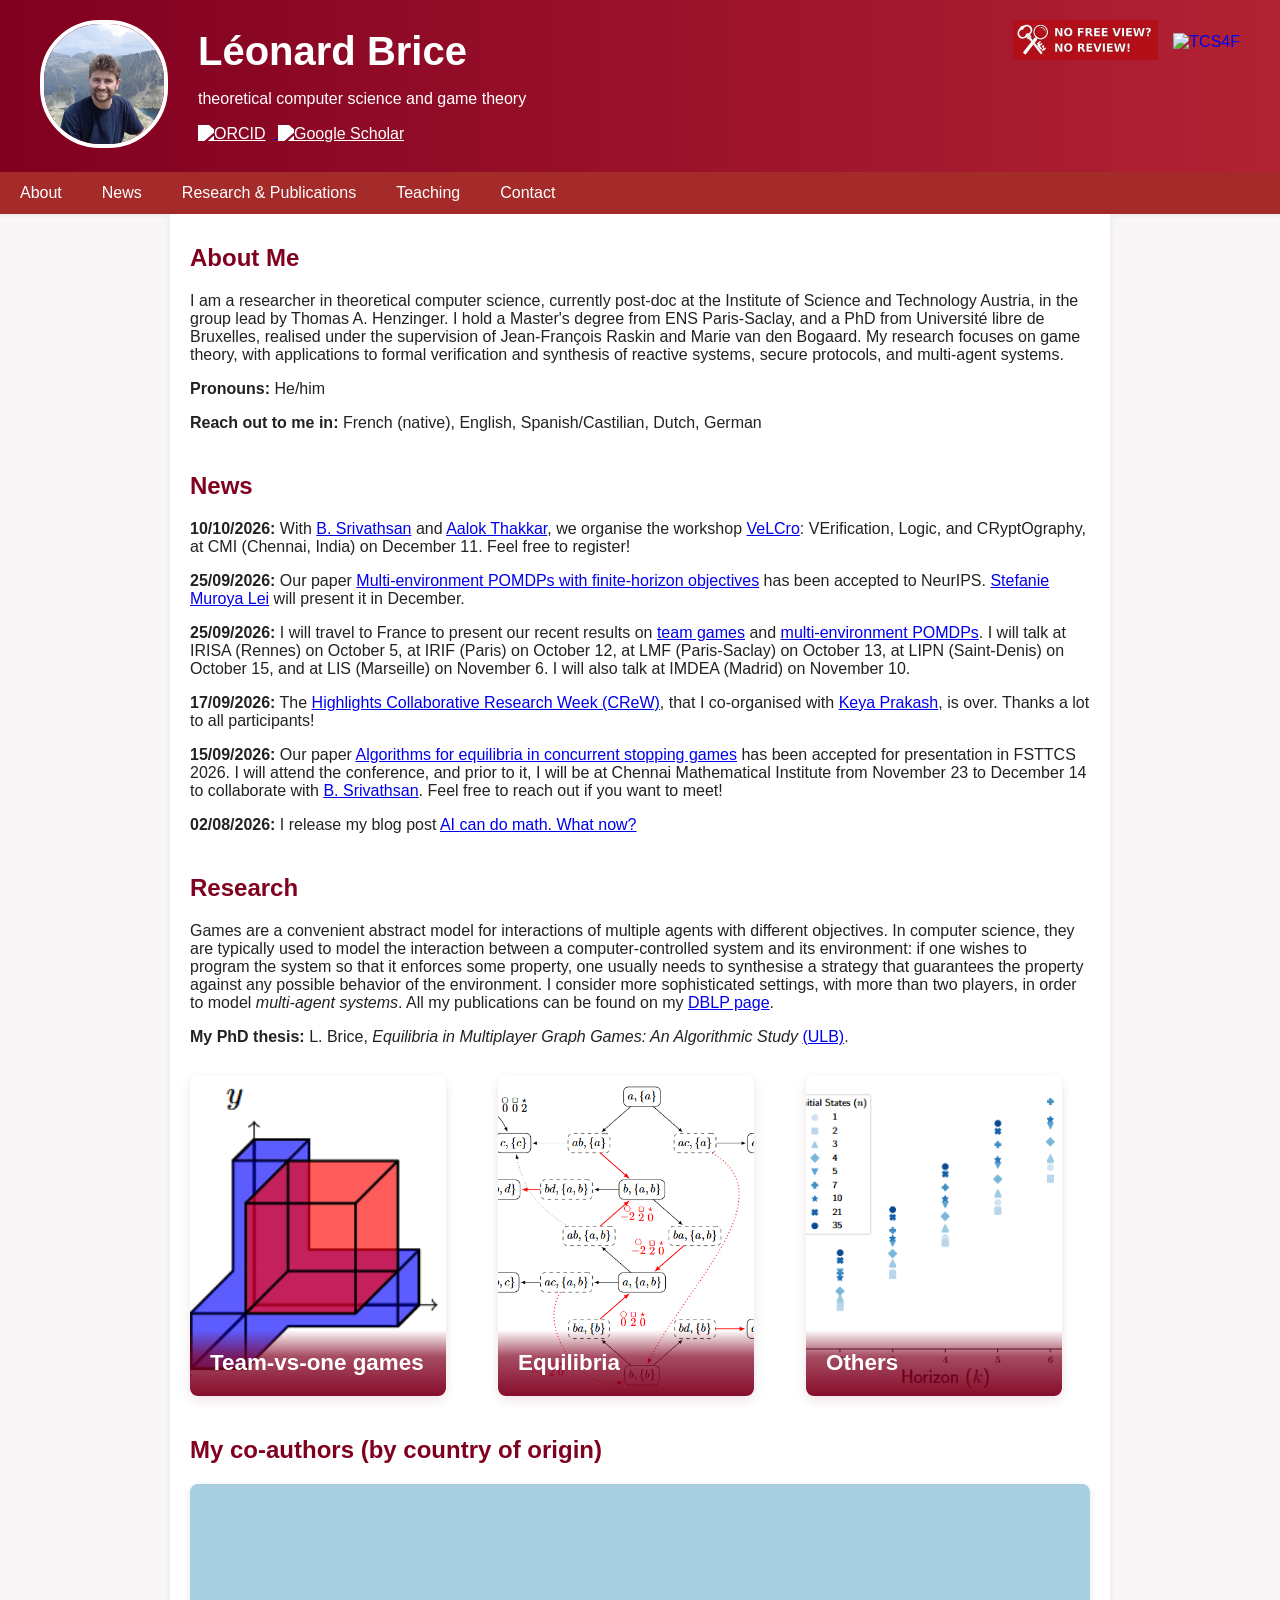
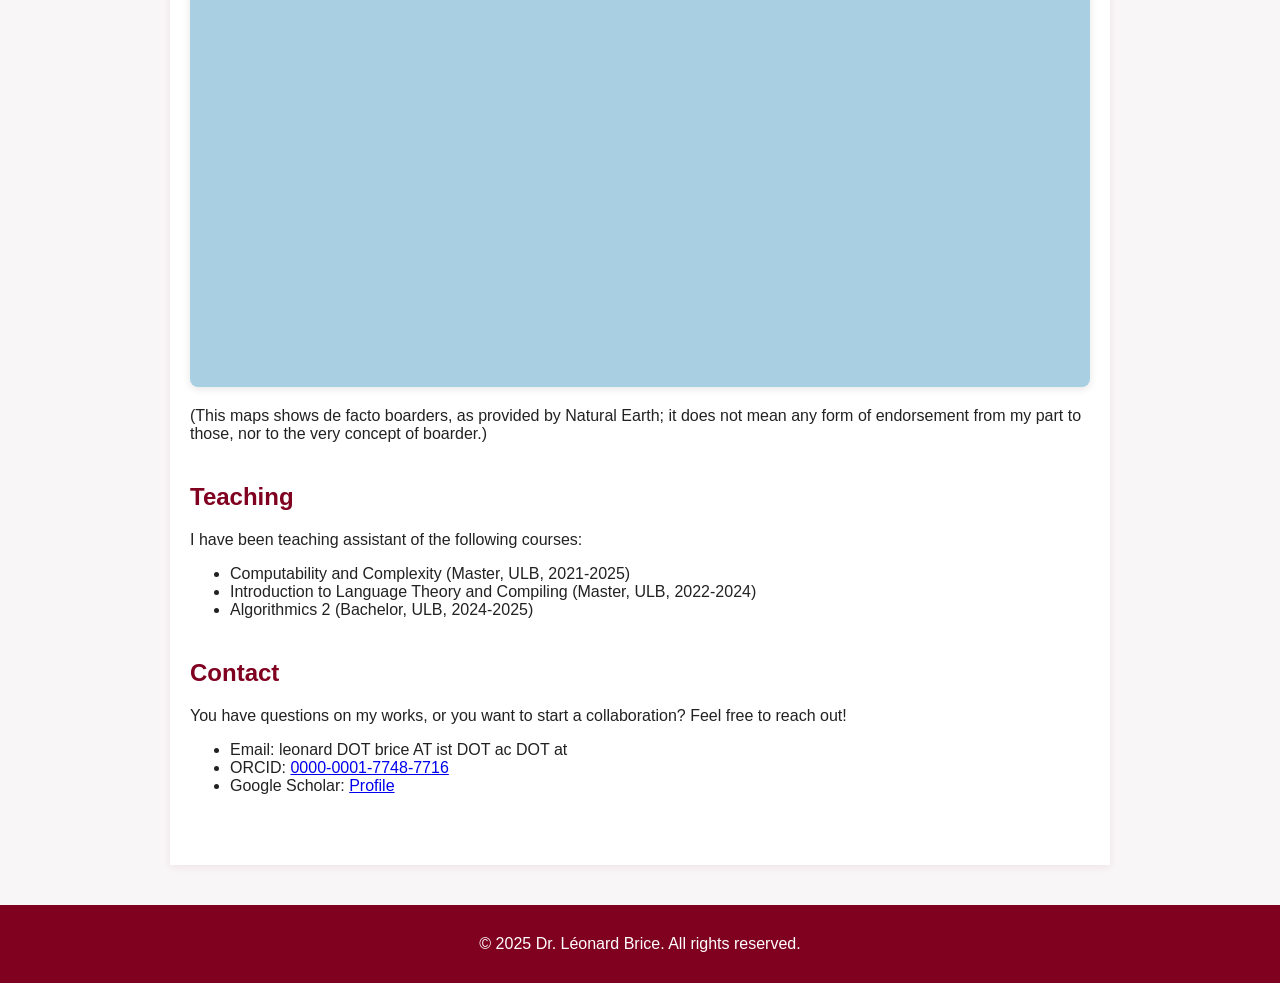
==== commit 25e235b9: "Add clarification about map borders in index.html Added a note about the map's representation of bor" ====
--- a/index.html
+++ b/index.html
@@ -173,6 +173,8 @@
       <h2>My co-authors (by country of origin)</h2>
       <iframe class="map-frame" src="coauthors-map.html" loading="lazy"
               title="Map of my co-authors, by country of origin"></iframe>
+
+      <p>(This maps shows de facto boarders, as provided by Natural Earth; it does not mean any form of endorsement from my part to those, nor to the very concept of boarder.)</p>
     </section>
     
     <section id="teaching">
